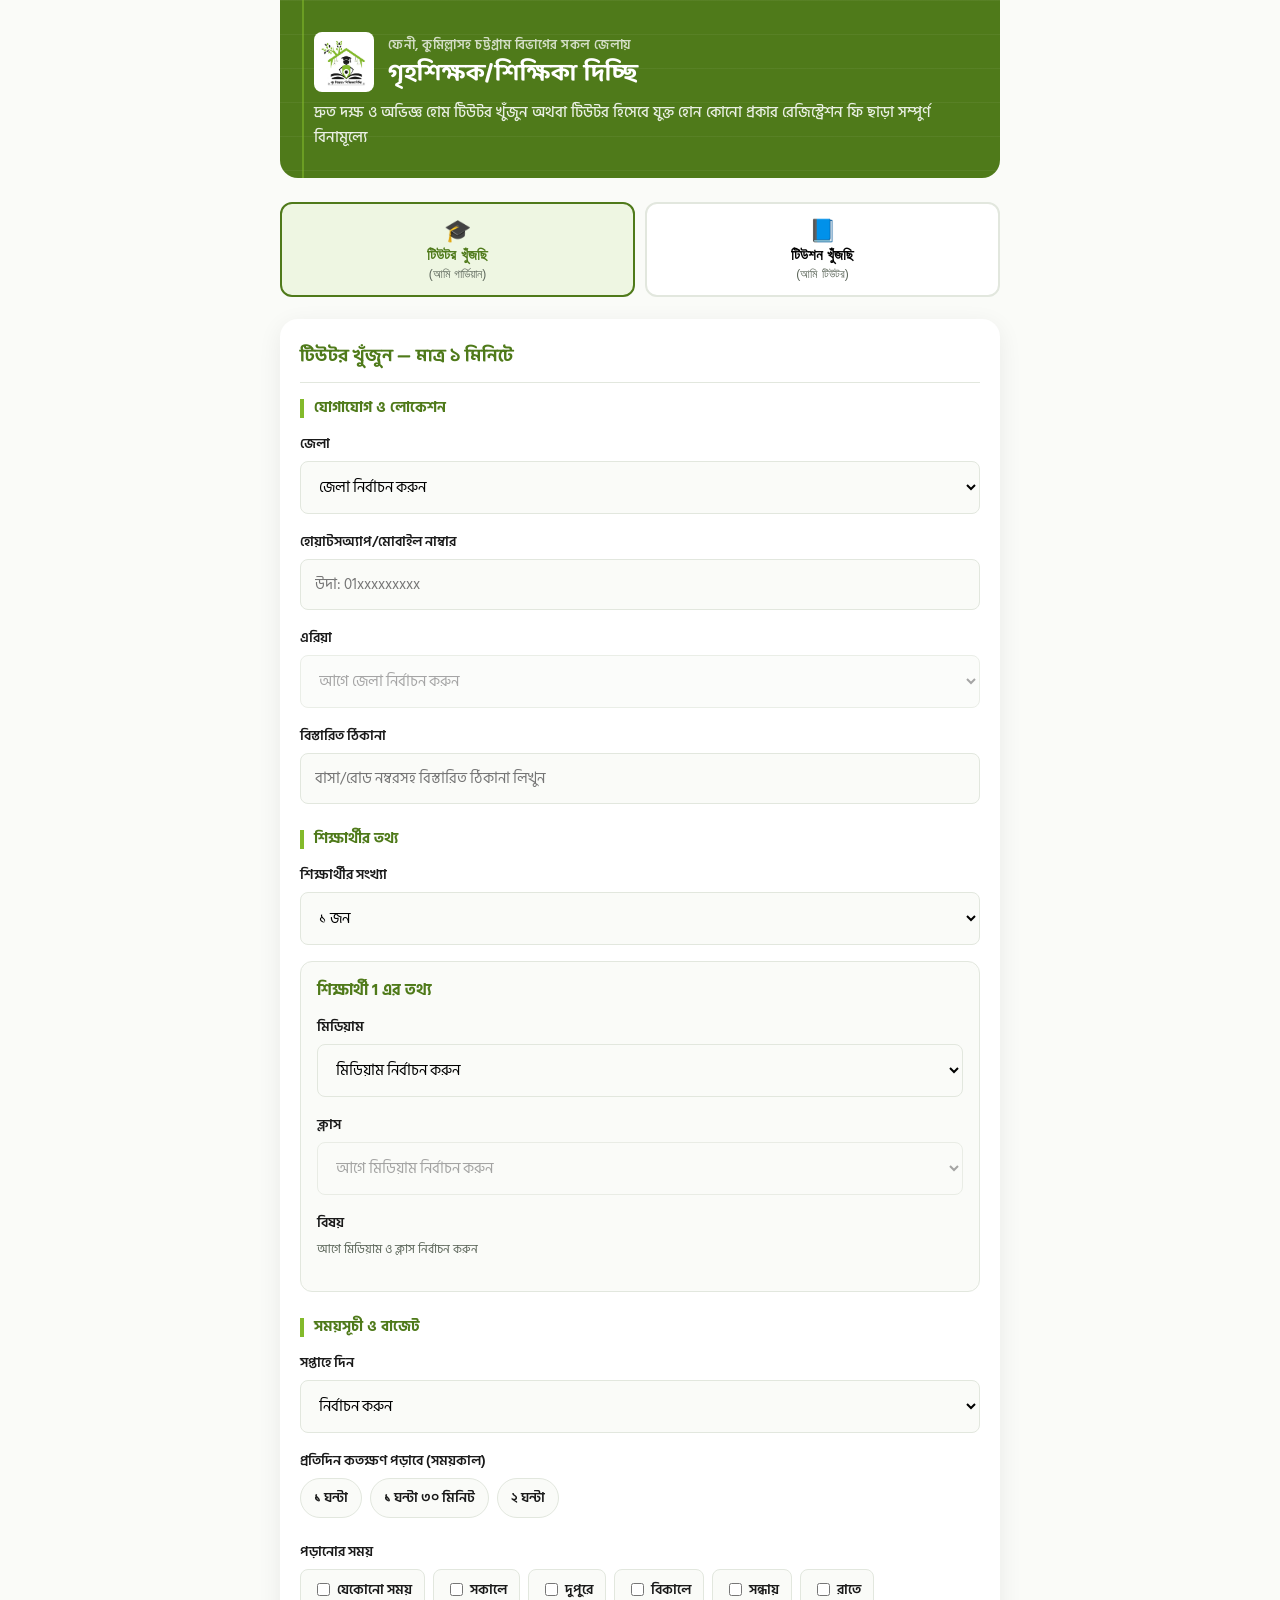
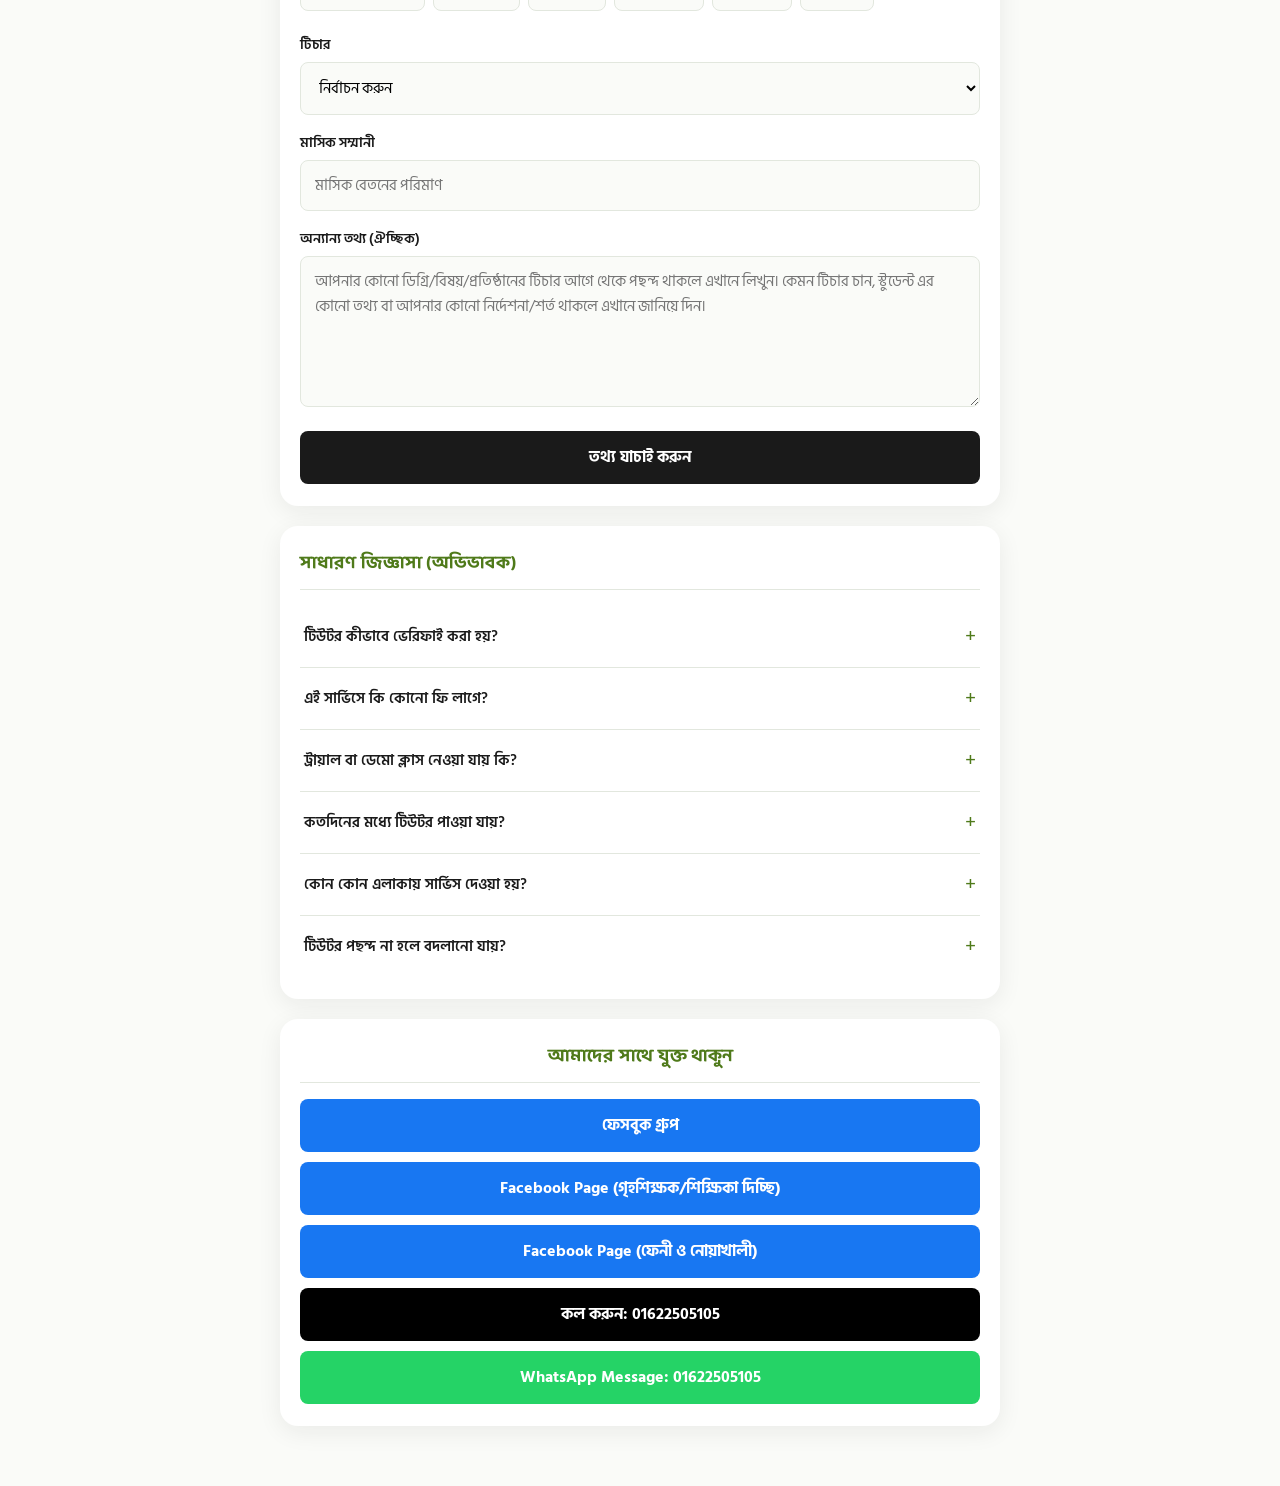
==== index.html @ 85b74616 "Refine teaching time options and textarea placeholder Updated checkbox options for teaching times an" ====
<!DOCTYPE html>
<html lang="bn">
<head>
    <meta charset="UTF-8">
    <meta name="viewport" content="width=device-width, initial-scale=1.0">
    <title>গৃহশিক্ষক/শিক্ষিকা দিচ্ছি | চট্টগ্রাম বিভাগের সকল জেলায় হোম টিউটর সবচেয়ে দ্রুত সময়ে</title>
    <meta name="description" content="চট্টগ্রাম, ফেনী, কুমিল্লা, নোয়াখালী সহ আশেপাশের জেলায় হোম টিউটর খুঁজুন অথবা টিচার হিসেবে যুক্ত হোন — বিনামূল্যে, মাত্র ১ মিনিটে।">
    <meta name="keywords" content="গৃহশিক্ষক, হোম টিউটর, চট্টগ্রাম টিউটর, ফেনী টিউটর, প্রাইভেট টিউটর, home tutor bangladesh">
    <link rel="canonical" href="https://your-domain-or-username.github.io/repo-name/">

    <meta property="og:type" content="website">
    <meta property="og:title" content="গৃহশিক্ষক/শিক্ষিকা দিচ্ছি">
    <meta property="og:description" content="বাসায় হোম টিউটর পেতে বা টিচার হিসেবে যুক্ত হতে মাত্র ১ মিনিটেই ফর্ম পূরণ করুন।">
    <meta property="og:image" content="assets/logo.png">
    <meta property="og:url" content="https://github.com/frf60/tutor/">
    <meta property="og:locale" content="bn_BD">
    <meta name="theme-color" content="#4F7A1A">
    <link rel="icon" type="image/png" href="assets/icon-192.png">
    <link rel="apple-touch-icon" href="assets/icon-192.png">

    <link rel="preconnect" href="https://fonts.googleapis.com">
    <link rel="preconnect" href="https://fonts.gstatic.com" crossorigin>
    <link rel="stylesheet" href="style.css">

    <script type="application/ld+json">
    {
        "@context": "https://schema.org",
        "@type": "Service",
        "serviceType": "Home Tutoring",
        "provider": { "@type": "Organization", "name": "গৃহশিক্ষক/শিক্ষিকা দিচ্ছি", "telephone": "+8801622505105" },
        "areaServed": ["চট্টগ্রাম", "ফেনী", "কুমিল্লা", "নোয়াখালী", "লক্ষ্মীপুর", "চাঁদপুর", "কক্সবাজার"],
        "description": "বাসায় গিয়ে পড়ানোর জন্য অভিজ্ঞ গৃহশিক্ষক/শিক্ষিকা খুঁজে দেওয়ার সেবা।"
    }
    </script>

    <script type="application/ld+json">
    {
        "@context": "https://schema.org",
        "@type": "FAQPage",
        "mainEntity": [
            {
                "@type": "Question",
                "name": "টিউটর কীভাবে ভেরিফাই করা হয়?",
                "acceptedAnswer": { "@type": "Answer", "text": "প্রতিটি টিউটরের এনআইডি/জন্মনিবন্ধন ও স্টুডেন্ট বা জব আইডি যাচাই করার পরই তাকে তালিকায় যুক্ত করা হয়।" }
            },
            {
                "@type": "Question",
                "name": "এই সার্ভিসে কি কোনো ফি লাগে?",
                "acceptedAnswer": { "@type": "Answer", "text": "না, সম্পূর্ণ বিনামূল্যে। কোনো রেজিস্ট্রেশন ফি বা লুকানো চার্জ নেই।" }
            },
            {
                "@type": "Question",
                "name": "ট্রায়াল বা ডেমো ক্লাস নেওয়া যায় কি?",
                "acceptedAnswer": { "@type": "Answer", "text": "হ্যাঁ, টিউটরের ফ্রি ক্লাস দেখে যাচাই করে তারপর কনফার্ম করতে পারবেন।" }
            },
            {
                "@type": "Question",
                "name": "কতদিনের মধ্যে টিউটর পাওয়া যায়?",
                "acceptedAnswer": { "@type": "Answer", "text": "চাহিদা ও এলাকাভেদে আপনার বাজেট ঠিক থাকলে সাধারণত ২৪ ঘন্টা বা তারও অনেক কম সময়ের মধ্যে উপযুক্ত টিউটরের সাথে যোগাযোগ করিয়ে দেওয়া হয়।" }
            },
            {
                "@type": "Question",
                "name": "কোন কোন এলাকায় সার্ভিস দেওয়া হয়?",
                "acceptedAnswer": { "@type": "Answer", "text": "ফেনী, কুমিল্লাসহ চট্টগ্রাম বিভাগের সকল জেলা শহরে টিউটর সরবরাহ করা হয়।" }
            },
            {
                "@type": "Question",
                "name": "টিউটর পছন্দ না হলে বদলানো যায়?",
                "acceptedAnswer": { "@type": "Answer", "text": "হ্যাঁ, প্রয়োজনে জানালে বিকল্প টিউটরের ব্যবস্থা করা হয়।" }
            }
        ]
    }
    </script>

    <script type="application/ld+json">
    {
        "@context": "https://schema.org",
        "@type": "FAQPage",
        "mainEntity": [
            {
                "@type": "Question",
                "name": "রেজিস্ট্রেশন করতে কি কোনো ফি লাগে?",
                "acceptedAnswer": { "@type": "Answer", "text": "না, রেজিস্ট্রেশন সম্পূর্ণ বিনামূল্যে। কোনো চার্জ বা লুকানো ফি নেই।" }
            },
            {
                "@type": "Question",
                "name": "NID/আইডি কার্ডের ছবি কেন প্রয়োজন?",
                "acceptedAnswer": { "@type": "Answer", "text": "শুধুমাত্র পরিচয় যাচাইয়ের জন্য নেওয়া হয়, যাতে গার্ডিয়ানরা নিরাপদ ও ভেরিফাইড টিউটর পান। তথ্য নিরাপদে সংরক্ষিত থাকে।" }
            },
            {
                "@type": "Question",
                "name": "রেজিস্ট্রেশনের কতদিন পর টিউশনের জন্য যোগাযোগ করা হয়?",
                "acceptedAnswer": { "@type": "Answer", "text": "লোকেশন, বিষয় ও যোগ্যতা অনুযায়ী আপনি উপযুক্ত হলে বা গার্ডিয়ান আপনার তথ্যগুলো দেখে পছন্দ করলে দ্রুততম সময়ের মধ্যে যোগাযোগ করিয়ে দেওয়া হয়।" }
            },
            {
                "@type": "Question",
                "name": "একসাথে কয়টা টিউশন নেওয়া যায়?",
                "acceptedAnswer": { "@type": "Answer", "text": "সময় ও সক্ষমতা অনুযায়ী যতগুলো টিউশন চান নেওয়া যায়।" }
            },
            {
                "@type": "Question",
                "name": "তথ্য ভুল হলে বা আপডেট করতে চাইলে কী করব?",
                "acceptedAnswer": { "@type": "Answer", "text": "WhatsApp নাম্বারে (016 2250 5105) যোগাযোগ করলেই আপডেট করে দেওয়া হবে।" }
            },
            {
                "@type": "Question",
                "name": "কোন কোন এলাকায় টিউশনের সুযোগ পাওয়া যায়?",
                "acceptedAnswer": { "@type": "Answer", "text": "ফেনী, কুমিল্লাসহ চট্টগ্রাম বিভাগের সকল জেলা শহরে টিউশনের সুযোগ পাওয়া যায়।" }
            }
        ]
    }
    </script>

    <script>
    !function(f,b,e,v,n,t,s)
    {if(f.fbq)return;n=f.fbq=function(){n.callMethod?
    n.callMethod.apply(n,arguments):n.queue.push(arguments)};
    if(!f._fbq)f._fbq=n;n.push=n;n.loaded=!0;n.version='2.0';
    n.queue=[];t=b.createElement(e);t.async=!0;
    t.src=v;s=b.getElementsByTagName(e)[0];
    s.parentNode.insertBefore(t,s)}(window, document,'script',
    'https://connect.facebook.net/en_US/fbevents.js');
    fbq('init', '1461092668141323');
    fbq('track', 'PageView');
    </script>
    <noscript><img height="1" width="1" style="display:none"
    src="https://www.facebook.com/tr?id=1461092668141323&ev=PageView&noscript=1"
    /></noscript>
</head>
<body>

    <header class="hero">
        <div class="hero-top">
            <img src="assets/logo.png" alt="গৃহশিক্ষক/শিক্ষিকা দিচ্ছি লোগো" class="hero-logo" width="56" height="56">
            <div>
                <p class="hero-eyebrow">ফেনী, কুমিল্লাসহ চট্টগ্রাম বিভাগের সকল জেলায়</p>
                <h1>গৃহশিক্ষক/শিক্ষিকা দিচ্ছি</h1>
            </div>
        </div>
        <p class="hero-sub">দ্রুত দক্ষ ও অভিজ্ঞ হোম টিউটর খুঁজুন অথবা টিউটর হিসেবে যুক্ত হোন কোনো প্রকার রেজিস্ট্রেশন ফি ছাড়া সম্পুর্ণ বিনামূল্যে</p>
    </header>

    <nav class="role-tabs">
        <button type="button" class="role-tab active" data-role="guardian">
            <span class="role-tab-icon">🎓</span>
            <span class="role-tab-title">টিউটর খুঁজছি</span>
            <span class="role-tab-sub">(আমি গার্ডিয়ান)</span>
        </button>
        <button type="button" class="role-tab" data-role="teacher">
            <span class="role-tab-icon">📘</span>
            <span class="role-tab-title">টিউশন খুঁজছি</span>
            <span class="role-tab-sub">(আমি টিউটর)</span>
        </button>
    </nav>

    <!-- ============ GUARDIAN FLOW (single-step form) ============ -->
    <section class="flow active" id="guardianFlow" data-flow="guardian">
        <form id="guardianForm">
            <div class="hp-field" aria-hidden="true">
                <label for="website">Website</label>
                <input type="text" id="website" name="website" tabindex="-1" autocomplete="off">
            </div>

            <div class="section">
                <h2 class="section-title">টিউটর খুঁজুন — মাত্র ১ মিনিটে</h2>

                <h3 class="form-subhead">যোগাযোগ ও লোকেশন</h3>
                <div class="form-group">
                    <label for="district">জেলা</label>
                    <select id="district" required>
                        <option value="" disabled selected>জেলা নির্বাচন করুন</option>
                        <option value="চট্টগ্রাম">চট্টগ্রাম</option>
                        <option value="ফেনী">ফেনী</option>
                        <option value="কুমিল্লা">কুমিল্লা</option>
                        <option value="চাঁদপুর">চাঁদপুর</option>
                        <option value="নোয়াখালী">নোয়াখালী</option>
                        <option value="লক্ষ্মীপুর">লক্ষ্মীপুর</option>
                        <option value="কক্সবাজার">কক্সবাজার</option>
                        <option value="খাগড়াছড়ি">খাগড়াছড়ি</option>
                        <option value="রাঙামাটি">রাঙামাটি</option>
                        <option value="বান্দরবান">বান্দরবান</option>
                        <option value="ব্রাহ্মণবাড়িয়া">ব্রাহ্মণবাড়িয়া</option>
                    </select>
                </div>
                <div class="form-group">
                    <label for="phone">হোয়াটসঅ্যাপ/মোবাইল নাম্বার</label>
                    <input type="tel" id="phone" placeholder="উদা: 01xxxxxxxxx" required>
                </div>
                <div class="form-group">
                    <label for="area">এরিয়া</label>
                    <select id="area" required disabled>
                        <option value="" disabled selected>আগে জেলা নির্বাচন করুন</option>
                    </select>
                </div>
                <div class="form-group" id="otherAreaGroup" style="display:none;">
                    <label for="otherAreaText">আপনার এলাকার নাম লিখুন</label>
                    <input type="text" id="otherAreaText" placeholder="এরিয়ার নাম লিখুন">
                </div>
                <div class="form-group">
                    <label for="address">বিস্তারিত ঠিকানা</label>
                    <input type="text" id="address" placeholder="বাসা/রোড নম্বরসহ বিস্তারিত ঠিকানা লিখুন" required>
                </div>

                <h3 class="form-subhead">শিক্ষার্থীর তথ্য</h3>
                <div class="form-group">
                    <label for="studentCount">শিক্ষার্থীর সংখ্যা</label>
                    <select id="studentCount">
                        <option value="1">১ জন</option>
                        <option value="2">২ জন</option>
                        <option value="3">৩ জন</option>
                        <option value="4">৪ জন</option>
                        <option value="5">৫ জন</option>
                    </select>
                </div>
                <div id="dynamicStudents"></div>

                <h3 class="form-subhead">সময়সূচী ও বাজেট</h3>
                <div class="form-group">
                    <label for="days">সপ্তাহে দিন</label>
                    <select id="days" required>
                        <option value="" disabled selected>নির্বাচন করুন</option>
                        <option value="১ দিন">১ দিন</option><option value="২ দিন">২ দিন</option>
                        <option value="৩ দিন">৩ দিন</option><option value="৪ দিন">৪ দিন</option>
                        <option value="৫ দিন">৫ দিন</option><option value="৬ দিন">৬ দিন</option>
                    </select>
                </div>
                <div class="form-group">
                    <label>প্রতিদিন কতক্ষণ পড়াবে (সময়কাল)</label>
                    <div class="chip-group">
                        <label class="chip-item"><input type="radio" name="duration" value="১ ঘন্টা" required> ১ ঘন্টা</label>
                        <label class="chip-item"><input type="radio" name="duration" value="১ ঘন্টা ৩০ মিনিট"> ১ ঘন্টা ৩০ মিনিট</label>
                        <label class="chip-item"><input type="radio" name="duration" value="২ ঘন্টা"> ২ ঘন্টা</label>
                    </div>
                </div>
                <div class="form-group">
                    <label>পড়ানোর সময়</label>
                    <div class="checkbox-group">
                        <label class="checkbox-item" id="lbl-anytime"><input type="checkbox" name="time" value="যেকোনো সময়" id="cb-anytime"> যেকোনো সময়</label>
                        <label class="checkbox-item time-specific"><input type="checkbox" name="time" value="সকালে"> সকালে</label>
                        <label class="checkbox-item time-specific"><input type="checkbox" name="time" value="দুপুরে"> দুপুরে</label>
                        <label class="checkbox-item time-specific"><input type="checkbox" name="time" value="বিকালে"> বিকালে</label>
                        <label class="checkbox-item time-specific"><input type="checkbox" name="time" value="সন্ধায়"> সন্ধায়</label>
                        <label class="checkbox-item time-specific"><input type="checkbox" name="time" value="রাতে"> রাতে</label>
                    </div>
                </div>
                <div class="form-group">
                    <label for="teacherGender">টিচার</label>
                    <select id="teacherGender" required>
                        <option value="" disabled selected>নির্বাচন করুন</option>
                        <option value="যেকোনো">যেকোনো</option>
                        <option value="পুরুষ">পুরুষ</option>
                        <option value="মহিলা">মহিলা</option>
                    </select>
                </div>
                <div class="form-group">
                    <label for="salary">মাসিক সম্মানী</label>
                    <input type="text" id="salary" placeholder="মাসিক বেতনের পরিমাণ" required>
                </div>
                <div class="form-group">
                    <label for="specialReq">অন্যান্য তথ্য (ঐচ্ছিক)</label>
                    <textarea id="specialReq" rows="5" placeholder="আপনার কোনো ডিগ্রি/বিষয়/প্রতিষ্ঠানের টিচার আগে থেকে পছন্দ থাকলে এখানে লিখুন। কেমন টিচার চান, স্টুডেন্ট এর কোনো তথ্য বা আপনার কোনো নির্দেশনা/শর্ত থাকলে এখানে জানিয়ে দিন। "></textarea>
                </div>

                <button type="button" id="checkBtn" class="btn btn-accent">তথ্য যাচাই করুন</button>
            </div>
        </form>

        <!-- ============ গার্ডিয়ানদের সাধারণ জিজ্ঞাসা ============ -->
        <div class="section">
            <h2 class="section-title">সাধারণ জিজ্ঞাসা (অভিভাবক)</h2>

            <details class="faq-item">
                <summary>টিউটর কীভাবে ভেরিফাই করা হয়?</summary>
                <p>প্রতিটি টিউটরের এনআইডি/জন্মনিবন্ধন ও স্টুডেন্ট বা জব আইডি যাচাই করার পরই তাকে তালিকায় যুক্ত করা হয়।</p>
            </details>

            <details class="faq-item">
                <summary>এই সার্ভিসে কি কোনো ফি লাগে?</summary>
                <p>না, সম্পূর্ণ বিনামূল্যে। কোনো রেজিস্ট্রেশন ফি বা লুকানো চার্জ নেই।</p>
            </details>

            <details class="faq-item">
                <summary>ট্রায়াল বা ডেমো ক্লাস নেওয়া যায় কি?</summary>
                <p>হ্যাঁ, টিউটরের ফ্রি ক্লাস দেখে যাচাই করে তারপর কনফার্ম করতে পারবেন।</p>
            </details>

            <details class="faq-item">
                <summary>কতদিনের মধ্যে টিউটর পাওয়া যায়?</summary>
                <p>চাহিদা ও এলাকাভেদে আপনার বাজেট ঠিক থাকলে সাধারণত ২৪ ঘন্টা বা তারও অনেক কম সময়ের মধ্যে উপযুক্ত টিউটরের সাথে যোগাযোগ করিয়ে দেওয়া হয়।</p>
            </details>

            <details class="faq-item">
                <summary>কোন কোন এলাকায় সার্ভিস দেওয়া হয়?</summary>
                <p>ফেনী, কুমিল্লাসহ চট্টগ্রাম বিভাগের সকল জেলা শহরে আমরা টিউটর সরবরাহ করি।</p>
            </details>

            <details class="faq-item">
                <summary>টিউটর পছন্দ না হলে বদলানো যায়?</summary>
                <p>হ্যাঁ, প্রয়োজনে আমাদের জানালে বিকল্প টিউটরের ব্যবস্থা করা হয়।</p>
            </details>
        </div>
    </section>

    <!-- ============ SUMMARY ============ -->
    <section class="flow" id="summarySection" data-flow="guardian">
        <div class="section" id="summaryFormBlock">
            <h2 class="section-title">তথ্য যাচাই করুন</h2>
            <div class="summary-content" id="summaryContent"></div>
            <div class="btn-row">
                <button type="button" id="editBtn" class="btn btn-ghost">এডিট করুন</button>
                <button type="button" id="submitBtn" class="btn btn-submit">টিচার খুঁজুন</button>
            </div>
        </div>

        <!-- হ্যাপি গার্ডিয়ান + স্টুডেন্ট — সফল সাবমিশনের মুহূর্তে দেখা যাবে -->
        <div class="section celebrate-wrap" id="guardianCelebrate" style="display:none;">
            <svg class="celebrate-icon celebrate-bounce" viewBox="0 0 160 100" xmlns="http://www.w3.org/2000/svg">
                <circle cx="55" cy="55" r="34" fill="#4F7A1A"/>
                <circle cx="43" cy="48" r="4.5" fill="#1A1A1A"/>
                <circle cx="67" cy="48" r="4.5" fill="#1A1A1A"/>
                <path d="M40,63 Q55,80 70,63" stroke="#1A1A1A" stroke-width="4.5" fill="none" stroke-linecap="round"/>
                <circle cx="118" cy="65" r="24" fill="#83BA2B"/>
                <circle cx="110" cy="60" r="3.2" fill="#1A1A1A"/>
                <circle cx="126" cy="60" r="3.2" fill="#1A1A1A"/>
                <path d="M108,72 Q118,82 128,72" stroke="#1A1A1A" stroke-width="3.2" fill="none" stroke-linecap="round"/>
                <g class="celebrate-hand">
                    <path d="M78,22 L78,8 M78,8 L72,14 M78,8 L84,14" stroke="#1A1A1A" stroke-width="4" fill="none" stroke-linecap="round" stroke-linejoin="round"/>
                </g>
            </svg>
            <p class="celebrate-title">ধন্যবাদ! তথ্য জমা হয়েছে</p>
            <p class="celebrate-sub">WhatsApp-এ পাঠানো হচ্ছে...</p>
        </div>
    </section>

    <!-- ============ TEACHER FLOW (4-step wizard + CV summary) ============ -->
    <section class="flow" id="teacherFlow" data-flow="teacher">
        <div class="progress-track" id="teacherProgressTrack">
            <div class="progress-step active" data-step="১"><span>ব্যক্তিগত তথ্য</span></div>
            <div class="progress-step" data-step="২"><span>শিক্ষাগত যোগ্যতা</span></div>
            <div class="progress-step" data-step="৩"><span>পড়ানোর তথ্য</span></div>
            <div class="progress-step" data-step="৪"><span>ডকুমেন্ট</span></div>
        </div>

        <form id="teacherForm">
            <!-- Step 1: ব্যক্তিগত তথ্য ও লোকেশন -->
            <div class="section step-panel active" data-tstep="1">
                <h2 class="section-title">ব্যক্তিগত তথ্য ও লোকেশন</h2>
                <div class="form-group">
                    <label for="t_name">নাম</label>
                    <input type="text" id="t_name" required>
                </div>
                <div class="form-group">
                    <label for="t_gender">লিঙ্গ</label>
                    <select id="t_gender" required>
                        <option value="" disabled selected>নির্বাচন করুন</option>
                        <option value="পুরুষ">পুরুষ</option>
                        <option value="মহিলা">মহিলা</option>
                    </select>
                </div>
                <div class="form-group">
                    <label for="t_phone">হোয়াটসঅ্যাপ/মোবাইল নাম্বার</label>
                    <input type="tel" id="t_phone" placeholder="উদা: 01xxxxxxxxx" required>
                </div>
                <div class="form-group">
                    <label for="t_altphone">বিকল্প মোবাইল নম্বর (ঐচ্ছিক)</label>
                    <input type="tel" id="t_altphone">
                </div>
                <div class="form-group">
                    <label for="t_target_district">যে জেলায় টিউশন করাতে চান</label>
                    <select id="t_target_district" required>
                        <option value="" disabled selected>জেলা নির্বাচন করুন</option>
                        <option value="চট্টগ্রাম">চট্টগ্রাম</option>
                        <option value="ফেনী">ফেনী</option>
                        <option value="কুমিল্লা">কুমিল্লা</option>
                        <option value="নোয়াখালী">নোয়াখালী</option>
                        <option value="লক্ষ্মীপুর">লক্ষ্মীপুর</option>
                        <option value="চাঁদপুর">চাঁদপুর</option>
                        <option value="খাগড়াছড়ি">খাগড়াছড়ি</option>
                        <option value="বান্দরবান">বান্দরবান</option>
                        <option value="রাঙামাটি">রাঙামাটি</option>
                        <option value="কক্সবাজার">কক্সবাজার</option>
                        <option value="ব্রাহ্মণবাড়িয়া">ব্রাহ্মণবাড়িয়া</option>
                    </select>
                </div>
                <div class="form-group">
                    <label for="t_areas_search">যেসব এলাকায় টিউশন করাতে চান</label>
                    <div class="area-picker" id="t_areas_picker">
                        <div class="area-chips" id="t_areas_chips"></div>
                        <input type="text" id="t_areas_search" placeholder="আগে জেলা নির্বাচন করুন" disabled autocomplete="off">
                        <div class="area-dropdown" id="t_areas_dropdown"></div>
                    </div>
                    <p class="hint">টাইপ করে খুঁজুন, একাধিক এলাকা বাছাই করা যাবে</p>
                </div>
                <div class="form-group" id="t_otherAreaGroup" style="display:none;">
                    <label for="t_otherAreaText">তালিকায় নেই এমন এলাকা থাকলে লিখুন</label>
                    <input type="text" id="t_otherAreaText" placeholder="একাধিক হলে কমা দিয়ে লিখুন">
                </div>
                <div class="form-group">
                    <label for="t_address">বর্তমান ঠিকানা (বিস্তারিত)</label>
                    <input type="text" id="t_address" required>
                </div>
                <div class="form-group">
                    <label for="t_status">বর্তমান স্ট্যাটাস</label>
                    <select id="t_status" required>
                        <option value="" disabled selected>নির্বাচন করুন</option>
                        <option value="স্টুডেন্ট">স্টুডেন্ট</option>
                        <option value="কিন্ডারগার্টেন টিচার">কিন্ডারগার্টেন টিচার</option>
                        <option value="প্রাইমারি স্কুল টিচার">প্রাইমারি স্কুল টিচার</option>
                        <option value="হাই স্কুল টিচার">হাই স্কুল টিচার</option>
                        <option value="কলেজ টিচার">কলেজ টিচার</option>
                        <option value="কোচিং টিচার">কোচিং টিচার</option>
                        <option value="মাদ্রাসা শিক্ষক">মাদ্রাসা শিক্ষক</option>
                    </select>
                </div>
                <button type="button" class="btn btn-accent" data-tnext="2">পরবর্তী ধাপ →</button>
            </div>

            <!-- Step 2: শিক্ষাগত যোগ্যতা -->
            <div class="section step-panel" data-tstep="2">
                <h2 class="section-title">শিক্ষাগত যোগ্যতা</h2>
                <div class="form-group">
                    <label for="t_department">বিভাগ (ডিপার্টমেন্ট)</label>
                    <input type="text" id="t_department">
                </div>
                <div class="form-group">
                    <label for="t_session">সেশন</label>
                    <input type="text" id="t_session">
                </div>
                <div class="form-group">
                    <label for="t_institution">বিশ্ববিদ্যালয়/প্রতিষ্ঠানের নাম</label>
                    <input type="text" id="t_institution" required>
                </div>
                <div class="form-group">
                    <label for="t_institution_type">প্রতিষ্ঠানের ধরণ</label>
                    <select id="t_institution_type" required>
                        <option value="" disabled selected>নির্বাচন করুন</option>
                        <option value="পাবলিক বিশ্ববিদ্যালয়">পাবলিক বিশ্ববিদ্যালয়</option>
                        <option value="প্রাইভেট বিশ্ববিদ্যালয়">প্রাইভেট বিশ্ববিদ্যালয়</option>
                        <option value="জাতীয় বিশ্ববিদ্যালয়">জাতীয় বিশ্ববিদ্যালয়</option>
                        <option value="পলিটেকনিক ইনস্টিটিউট">পলিটেকনিক ইনস্টিটিউট</option>
                        <option value="মাদ্রাসা">মাদ্রাসা</option>
                        <option value="অন্যান্য">অন্যান্য</option>
                    </select>
                </div>
                <div class="form-group">
                    <label for="t_degree_type">ডিগ্রীর ধরণ</label>
                    <select id="t_degree_type" required>
                        <option value="" disabled selected>নির্বাচন করুন</option>
                        <option value="বিএসসি">বিএসসি</option>
                        <option value="এমএসসি">এমএসসি</option>
                        <option value="বিবিএ">বিবিএ</option>
                        <option value="এমবিএ">এমবিএ</option>
                        <option value="বিএ">বিএ</option>
                        <option value="এমএ">এমএ</option>
                        <option value="বিএসএস">বিএসএস</option>
                        <option value="এমএসএস">এমএসএস</option>
                        <option value="পলিটেকনিক">পলিটেকনিক</option>
                        <option value="আলিম">আলিম</option>
                        <option value="ফাজিল">ফাজিল</option>
                        <option value="হাফেজ/হাফেজা">হাফেজ/হাফেজা</option>
                        <option value="অন্যান্য">অন্যান্য</option>
                    </select>
                </div>

                <h2 class="section-title" style="margin-top:24px;">এসএসসি তথ্য</h2>
                <div class="form-group">
                    <label for="t_ssc_group">গ্রুপ</label>
                    <select id="t_ssc_group">
                        <option value="" disabled selected>নির্বাচন করুন</option>
                        <option value="বিজ্ঞান">বিজ্ঞান</option>
                        <option value="ব্যবসা শিক্ষা">ব্যবসা শিক্ষা</option>
                        <option value="মানবিক">মানবিক</option>
                        <option value="মাদ্রাসা">মাদ্রাসা</option>
                        <option value="অন্যান্য">অন্যান্য</option>
                    </select>
                </div>
                <div class="form-group">
                    <label for="t_ssc_result">রেজাল্ট/GPA</label>
                    <input type="text" id="t_ssc_result">
                </div>
                <div class="form-group">
                    <label for="t_ssc_school">স্কুলের নাম</label>
                    <input type="text" id="t_ssc_school">
                </div>

                <h2 class="section-title" style="margin-top:24px;">এইচএসসি তথ্য</h2>
                <div class="form-group">
                    <label for="t_hsc_group">গ্রুপ</label>
                    <select id="t_hsc_group">
                        <option value="" disabled selected>নির্বাচন করুন</option>
                        <option value="বিজ্ঞান">বিজ্ঞান</option>
                        <option value="ব্যবসা শিক্ষা">ব্যবসা শিক্ষা</option>
                        <option value="মানবিক">মানবিক</option>
                        <option value="মাদ্রাসা">মাদ্রাসা</option>
                        <option value="অন্যান্য">অন্যান্য</option>
                    </select>
                </div>
                <div class="form-group">
                    <label for="t_hsc_result">রেজাল্ট/GPA</label>
                    <input type="text" id="t_hsc_result">
                </div>
                <div class="form-group">
                    <label for="t_hsc_college">কলেজের নাম</label>
                    <input type="text" id="t_hsc_college">
                </div>

                <div class="btn-row">
                    <button type="button" class="btn btn-ghost" data-tback="1">← পেছনে</button>
                    <button type="button" class="btn btn-accent" data-tnext="3">পরবর্তী ধাপ →</button>
                </div>
            </div>

            <!-- Step 3: পড়ানোর তথ্য -->
            <div class="section step-panel" data-tstep="3">
                <h2 class="section-title">পড়ানোর তথ্য</h2>
                <div class="form-group">
                    <label>যেসব মিডিয়াম পড়াতে পারবেন</label>
                    <div class="checkbox-group">
                        <label class="checkbox-item"><input type="checkbox" name="t_mediums" value="বাংলা মিডিয়াম (BM)"> বাংলা মিডিয়াম</label>
                        <label class="checkbox-item"><input type="checkbox" name="t_mediums" value="ইংলিশ মিডিয়াম (EM)"> ইংলিশ মিডিয়াম</label>
                        <label class="checkbox-item"><input type="checkbox" name="t_mediums" value="ইংলিশ ভার্সন (NC)"> ইংলিশ ভার্সন</label>
                        <label class="checkbox-item"><input type="checkbox" name="t_mediums" value="মাদ্রাসা"> মাদ্রাসা</label>
                        <label class="checkbox-item"><input type="checkbox" name="t_mediums" value="ভোকেশনাল/পলিটেকনিক"> ভোকেশনাল/পলিটেকনিক</label>
                    </div>
                </div>
                <div class="form-group">
                    <label>মিডিয়াম ও ক্লাসভিত্তিক বিষয় নির্বাচন করুন</label>
                    <div id="t_medium_class_subjects">
                        <p class="hint">আগে উপর থেকে মিডিয়াম নির্বাচন করুন</p>
                    </div>
                    <input type="hidden" id="t_subjects_by_class_json">
                </div>
                <div class="form-group">
                    <label for="t_experience_years">পড়ানোর অভিজ্ঞতা (বছর সংখ্যা)</label>
                    <input type="text" inputmode="numeric" id="t_experience_years" placeholder="উদা: ২ অথবা 2">
                    <p class="hint">বাংলা বা ইংরেজি, যেকোনো ভাষায় সংখ্যা লিখতে পারেন</p>
                </div>
                <div class="btn-row">
                    <button type="button" class="btn btn-ghost" data-tback="2">← পেছনে</button>
                    <button type="button" class="btn btn-accent" data-tnext="4">পরবর্তী ধাপ →</button>
                </div>
            </div>

            <!-- Step 4: ডকুমেন্ট আপলোড -->
            <div class="section step-panel" data-tstep="4">
                <h2 class="section-title">ডকুমেন্ট আপলোড</h2>
                <div class="form-group">
                    <label for="t_nid">এনআইডি কার্ড বা জন্ম নিবন্ধনের ছবি</label>
                    <input type="file" id="t_nid" accept="image/*,.pdf" required>
                    <p class="hint">ছবি স্পষ্ট হতে হবে (JPG, PNG বা PDF)</p>
                    <p class="upload-status" id="t_nid_status"></p>
                </div>
                <div class="form-group">
                    <label for="t_second_doc" id="t_second_doc_label">দ্বিতীয় ডকুমেন্ট</label>
                    <input type="file" id="t_second_doc" accept="image/*,.pdf" required>
                    <p class="hint" id="t_second_doc_hint"></p>
                    <p class="upload-status" id="t_second_doc_status"></p>
                </div>
                <div class="btn-row">
                    <button type="button" class="btn btn-ghost" data-tback="3">← পেছনে</button>
                    <button type="button" id="tCheckBtn" class="btn btn-submit">সারাংশ দেখুন</button>
                </div>
            </div>
        </form>

        <!-- ============ টিচারদের সাধারণ জিজ্ঞাসা ============ -->
        <div class="section">
            <h2 class="section-title">সাধারণ জিজ্ঞাসা (টিউটর)</h2>

            <details class="faq-item">
                <summary>রেজিস্ট্রেশন করতে কি কোনো ফি লাগে?</summary>
                <p>না, রেজিস্ট্রেশন সম্পূর্ণ বিনামূল্যে। কোনো চার্জ বা লুকানো ফি নেই।</p>
            </details>

            <details class="faq-item">
                <summary>NID/আইডি কার্ডের ছবি কেন প্রয়োজন?</summary>
                <p>শুধুমাত্র পরিচয় যাচাইয়ের জন্য নেওয়া হয়, যাতে গার্ডিয়ানরা নিরাপদ ও ভেরিফাইড টিউটর পান। তথ্য নিরাপদে সংরক্ষিত থাকে।</p>
            </details>

            <details class="faq-item">
                <summary>রেজিস্ট্রেশনের কতদিন পর টিউশনের জন্য যোগাযোগ করা হয়?</summary>
                <p>লোকেশন, বিষয় ও যোগ্যতা অনুযায়ী আপনি উপযুক্ত হলে বা গার্ডিয়ান আপনার তথ্যগুলো দেখে পছন্দ করলে দ্রুততম সময়ের মধ্যে যোগাযোগ করিয়ে দেওয়া হয়। </p>
            </details>

            <details class="faq-item">
                <summary>একসাথে কয়টা টিউশন নেওয়া যায়?</summary>
                <p>আপনার সময় ও সক্ষমতা অনুযায়ী যতগুলো টিউশন চান, নিতে পারবেন।</p>
            </details>

            <details class="faq-item">
                <summary>তথ্য ভুল হলে বা আপডেট করতে চাইলে কী করব?</summary>
                <p>আমাদের WhatsApp নাম্বারে (016 2250 5105) যোগাযোগ করলেই আপডেট করে দেওয়া হবে।</p>
            </details>

            <details class="faq-item">
                <summary>কোন কোন এলাকায় টিউশনের সুযোগ পাওয়া যায়?</summary>
                <p>ফেনী, কুমিল্লাসহ চট্টগ্রাম বিভাগের সকল জেলা শহরে টিউশনের সুযোগ পাওয়া যায়।</p>
            </details>
        </div>
    </section>

    <!-- ============ TEACHER SUMMARY (CV) ============ -->
    <section class="flow" id="teacherSummarySection" data-flow="teacher">
        <div class="section" id="teacherSummaryFormBlock">
            <h2 class="section-title">সারাংশ (CV) — যাচাই করুন</h2>
            <div class="summary-content" id="teacherSummaryContent"></div>
            <div class="btn-row">
                <button type="button" id="teacherEditBtn" class="btn btn-ghost">এডিট করুন</button>
                <button type="button" id="teacherSubmitBtn" class="btn btn-accent">রেজিস্ট্রেশন সম্পন্ন করুন</button>
            </div>
        </div>

        <!-- হ্যাপি টিচার — রেজিস্ট্রেশন সফল হওয়ার মুহূর্তে দেখা যাবে -->
        <div class="section celebrate-wrap" id="teacherCelebrate" style="display:none;">
            <svg class="celebrate-icon celebrate-bounce" viewBox="0 0 120 120" xmlns="http://www.w3.org/2000/svg">
                <circle cx="60" cy="65" r="38" fill="#1A1A1A"/>
                <circle cx="47" cy="60" r="5" fill="#fff"/>
                <circle cx="73" cy="60" r="5" fill="#fff"/>
                <path d="M44,75 Q60,92 76,75" stroke="#fff" stroke-width="5" fill="none" stroke-linecap="round"/>
                <path d="M25,42 L60,26 L95,42 L60,58 Z" fill="#83BA2B"/>
                <path d="M60,58 L60,72" stroke="#83BA2B" stroke-width="3"/>
                <circle cx="60" cy="74" r="3" fill="#83BA2B"/>
            </svg>
            <p class="celebrate-title">রেজিস্ট্রেশন সম্পন্ন হয়েছে!</p>
            <p class="celebrate-sub">WhatsApp-এ পাঠানো হচ্ছে...</p>
        </div>
    </section>

    <!-- ============ Footer ============ -->
    <div class="section" style="max-width:720px; width:100%; text-align:center;">
        <h2 class="section-title">আমাদের সাথে যুক্ত থাকুন</h2>
        <a href="https://www.facebook.com/share/g/18C1RLChPj/" target="_blank" rel="noopener" class="btn btn-fb">ফেসবুক গ্রুপ</a>
        <div style="height:10px;"></div>
        <a href="https://www.facebook.com/share/1HYbTK78wD/" target="_blank" rel="noopener" class="btn btn-fb">Facebook Page (গৃহশিক্ষক/শিক্ষিকা দিচ্ছি)</a>
        <div style="height:10px;"></div>
        <a href="https://www.facebook.com/share/1AuBPR879q/" target="_blank" rel="noopener" class="btn btn-fb">Facebook Page (ফেনী ও নোয়াখালী)</a>
        <div style="height:10px;"></div>
        <a href="tel:01622505105" class="btn btn-tel">কল করুন: 01622505105</a>
        <div style="height:10px;"></div>
        <a href="https://wa.me/8801622505105" target="_blank" rel="noopener" class="btn btn-wa">WhatsApp Message: 01622505105</a>
    </div>

    <script src="areas-data.js" defer></script>
    <script src="subjects-data.js" defer></script>
    <script src="script.js" defer></script>
</body>
</html>
---- style.css ----
@import url('https://fonts.googleapis.com/css2?family=Baloo+Da+2:wght@600;700;800&family=Hind+Siliguri:wght@400;500;600;700&display=swap');

:root {
    /* ব্র্যান্ড লোগো থেকে নেওয়া exact কালার */
    --color-brand-green: #83BA2B;
    --color-brand-black: #1A1A1A;

    --color-bg: #FAFBF8;
    --color-surface: #FFFFFF;
    --color-ink: #1A1A1A;
    --color-ink-soft: #5C665A;

    /* Guardian path = ব্র্যান্ড সবুজ (button-এ সাদা টেক্সটের জন্য deepen করা, contrast ঠিক রাখতে) */
    --color-primary: #4F7A1A;
    --color-primary-soft: #EEF6E2;
    --color-primary-dark: #3D6614;
    --color-primary-bright: #83BA2B;

    /* Teacher path = ব্র্যান্ড কালো (লোগোর দ্বিতীয় রঙ) */
    --color-accent: #1A1A1A;
    --color-accent-soft: #EFEFEF;
    --color-accent-dark: #000000;

    --color-line: #E2E7DE;
    --color-margin: #83BA2B;
    --color-error: #C4623B;
    --radius-lg: 18px;
    --radius-md: 12px;
    --radius-sm: 8px;
    --shadow-card: 0 6px 24px rgba(26, 26, 26, 0.07);
    --shadow-soft: 0 2px 8px rgba(26, 26, 26, 0.05);
}

* { box-sizing: border-box; }

body {
    font-family: 'Hind Siliguri', 'Segoe UI', sans-serif;
    background: var(--color-bg);
    color: var(--color-ink);
    margin: 0;
    padding: 0 16px 40px;
    display: flex;
    flex-direction: column;
    align-items: center;
    -webkit-font-smoothing: antialiased;
}

h1, h2, .display {
    font-family: 'Baloo Da 2', 'Hind Siliguri', sans-serif;
    font-weight: 700;
}

/* ============ Hero / Header — notebook signature ============ */
.hero {
    max-width: 720px;
    background: var(--color-primary);
    background-image: repeating-linear-gradient(
        to bottom,
        rgba(255,255,255,0.05) 0px,
        rgba(255,255,255,0.05) 1px,
        transparent 1px,
        transparent 34px
    );
    position: relative;
    border-radius: 0 0 var(--radius-lg) var(--radius-lg);
    padding: 32px 24px 28px 34px;
    margin: 0 -16px 24px;
    width: calc(100% + 32px);
    overflow: hidden;
}
.hero::before {
    content: '';
    position: absolute;
    left: 22px;
    top: 0;
    bottom: 0;
    width: 2px;
    background: var(--color-margin);
    opacity: 0.55;
}
.hero-top {
    display: flex;
    align-items: center;
    gap: 14px;
    margin-bottom: 8px;
}
.hero-logo {
    width: 60px;
    height: 60px;
    object-fit: contain;
    background: #fff;
    border-radius: var(--radius-sm);
    padding: 6px;
    flex-shrink: 0;
}
.hero-eyebrow {
    color: rgba(255,255,255,0.75);
    font-size: 12.5px;
    font-weight: 600;
    letter-spacing: 0.04em;
    margin: 0 0 4px;
}
.hero h1 {
    color: #fff;
    font-size: 24px;
    margin: 0;
    line-height: 1.25;
}
.hero-sub {
    color: rgba(255,255,255,0.88);
    font-size: 15px;
    margin: 0;
    font-weight: 500;
}

/* ============ Role tabs ============ */
.role-tabs {
    width: 100%;
    max-width: 720px;
    display: flex;
    gap: 10px;
    margin-bottom: 22px;
}
.role-tab {
    flex: 1;
    background: var(--color-surface);
    border: 2px solid var(--color-line);
    border-radius: var(--radius-md);
    padding: 14px 10px;
    text-align: center;
    cursor: pointer;
    display: flex;
    flex-direction: column;
    align-items: center;
    gap: 3px;
    transition: border-color 0.15s ease, background 0.15s ease, transform 0.1s ease;
}
.role-tab:active { transform: scale(0.98); }
.role-tab-icon { font-size: 22px; }
.role-tab-title { font-weight: 700; font-size: 14.5px; }
.role-tab-sub { font-size: 12px; color: var(--color-ink-soft); }

.role-tab[data-role="guardian"].active {
    border-color: var(--color-primary);
    background: var(--color-primary-soft);
}
.role-tab[data-role="guardian"].active .role-tab-title { color: var(--color-primary); }

.role-tab[data-role="teacher"].active {
    border-color: var(--color-accent);
    background: var(--color-accent-soft);
}
.role-tab[data-role="teacher"].active .role-tab-title { color: var(--color-accent-dark); }

/* ============ Flow sections (show/hide) ============ */
.flow { display: none; width: 100%; max-width: 720px; }
.flow.active { display: block; }

/* ============ Progress steps (guardian wizard) ============ */
.progress-track {
    display: flex;
    justify-content: space-between;
    margin-bottom: 18px;
    padding: 0 4px;
}
.progress-step {
    flex: 1;
    text-align: center;
    font-size: 12px;
    font-weight: 700;
    color: var(--color-ink-soft);
    position: relative;
}
.progress-step span {
    display: block;
    margin-top: 4px;
    font-weight: 500;
    font-size: 11.5px;
}
.progress-step::before {
    content: attr(data-step);
    display: flex;
    align-items: center;
    justify-content: center;
    width: 26px;
    height: 26px;
    border-radius: 50%;
    background: var(--color-surface);
    border: 2px solid var(--color-line);
    margin: 0 auto 2px;
    font-family: 'Baloo Da 2', sans-serif;
}
.progress-step.active::before,
.progress-step.done::before {
    border-color: var(--color-primary);
    background: var(--color-primary);
    color: #fff;
}
.progress-step.active { color: var(--color-primary); }

/* ============ Cards / Sections ============ */
.section {
    width: 100%;
    background: var(--color-surface);
    padding: 22px 20px;
    border-radius: var(--radius-lg);
    box-shadow: var(--shadow-card);
    margin-bottom: 20px;
}
.section-title {
    font-size: 18px;
    margin: 0 0 16px;
    padding-bottom: 10px;
    border-bottom: 1px solid var(--color-line);
    color: var(--color-primary);
}
.section-eyebrow {
    font-size: 12px;
    font-weight: 700;
    color: var(--color-accent-dark);
    text-transform: uppercase;
    letter-spacing: 0.03em;
    margin: 0 0 4px;
}

.step-panel { display: none; }
.step-panel.active { display: block; animation: fadeIn 0.25s ease; }
@keyframes fadeIn { from { opacity: 0; transform: translateY(4px); } to { opacity: 1; transform: translateY(0); } }

/* ============ One-page form sub-section dividers (গার্ডিয়ান ফর্ম) ============ */
.form-subhead {
    font-size: 14.5px;
    font-weight: 700;
    color: var(--color-primary);
    margin: 26px 0 14px;
    padding-left: 10px;
    border-left: 4px solid var(--color-primary-bright);
    line-height: 1.3;
}
.form-subhead:first-of-type { margin-top: 4px; }

/* ============ Form elements ============ */
.form-group { margin-bottom: 16px; }
label {
    display: block;
    margin-bottom: 6px;
    font-weight: 600;
    font-size: 14px;
    color: var(--color-ink);
}
.hint { font-size: 12px; color: var(--color-ink-soft); margin-top: 4px; }

input[type="text"], input[type="tel"], input[type="file"], select, textarea {
    width: 100%;
    padding: 12px 14px;
    border: 1.5px solid var(--color-line);
    border-radius: var(--radius-sm);
    font-size: 15px;
    font-family: inherit;
    outline: none;
    background: var(--color-bg);
    transition: border-color 0.15s ease;
}
input:focus, select:focus, textarea:focus, button:focus, a:focus {
    border-color: var(--color-primary);
    outline: 2px solid var(--color-primary);
    outline-offset: 1px;
}
textarea { resize: vertical; min-height: 80px; }

.checkbox-group { display: flex; flex-wrap: wrap; gap: 8px; }
.checkbox-item {
    display: flex; align-items: center; font-size: 13.5px;
    background: var(--color-bg); padding: 9px 12px; border-radius: var(--radius-sm);
    border: 1.5px solid var(--color-line); cursor: pointer;
}
.checkbox-item input { margin-right: 7px; cursor: pointer; }
.checkbox-item.disabled { opacity: 0.45; cursor: not-allowed; }

.chip-group { display: flex; flex-wrap: wrap; gap: 8px; }
.chip-item {
    display: flex; align-items: center; font-size: 13.5px;
    background: var(--color-bg); padding: 8px 13px; border-radius: 999px;
    border: 1.5px solid var(--color-line); cursor: pointer; user-select: none;
    transition: background 0.15s ease, border-color 0.15s ease, color 0.15s ease;
}
.chip-item input { position: absolute; opacity: 0; width: 0; height: 0; }
.chip-item:has(input:checked), .chip-item.chip-selected {
    background: var(--color-primary); border-color: var(--color-primary); color: #fff; font-weight: 600;
}
.chip-item.disabled { opacity: 0.4; cursor: not-allowed; }

/* ============ Area picker (multi-select, searchable — টিচার ফর্ম) ============ */
.area-picker {
    position: relative;
    border: 1.5px solid var(--color-line);
    border-radius: var(--radius-sm);
    background: var(--color-bg);
    padding: 8px 10px;
    transition: border-color 0.15s ease;
}
.area-picker:focus-within { border-color: var(--color-accent); outline: 2px solid var(--color-accent); outline-offset: 1px; }
.area-chips { display: flex; flex-wrap: wrap; gap: 6px; }
.area-chips:not(:empty) { margin-bottom: 8px; }
.area-chip {
    display: inline-flex; align-items: center; gap: 6px;
    background: var(--color-accent); color: #fff;
    padding: 6px 8px 6px 12px; border-radius: 999px;
    font-size: 13px; font-weight: 600; line-height: 1.2;
}
.area-chip button {
    background: rgba(255,255,255,0.18); border: none; color: #fff;
    width: 18px; height: 18px; border-radius: 50%;
    font-size: 13px; line-height: 1; cursor: pointer;
    display: flex; align-items: center; justify-content: center; padding: 0;
    flex-shrink: 0;
}
.area-chip button:hover { background: rgba(255,255,255,0.32); }
.area-picker input[type="text"] {
    border: none; background: transparent; padding: 6px 4px;
    width: 100%; font-size: 14.5px;
}
.area-picker input[type="text"]:focus { outline: none; border: none; }
.area-picker input[type="text"]:disabled { cursor: not-allowed; }
.area-dropdown {
    position: absolute; left: 0; right: 0; top: calc(100% + 4px);
    background: var(--color-surface); border: 1.5px solid var(--color-line);
    border-radius: var(--radius-sm); box-shadow: var(--shadow-card);
    max-height: 240px; overflow-y: auto; z-index: 30; display: none;
}
.area-dropdown.open { display: block; }
.area-dropdown-item { padding: 11px 14px; font-size: 14px; cursor: pointer; }
.area-dropdown-item:hover, .area-dropdown-item.highlight { background: var(--color-accent-soft); }
.area-dropdown-item.other-option { color: var(--color-accent); font-weight: 700; border-top: 1px solid var(--color-line); }
.area-dropdown-empty { padding: 11px 14px; font-size: 13px; color: var(--color-ink-soft); }

.student-box {
    background: var(--color-bg);
    border: 1.5px solid var(--color-line);
    padding: 16px; border-radius: var(--radius-md); margin-bottom: 14px;
}
.student-box h4 { margin: 0 0 12px; color: var(--color-primary); font-size: 15.5px; font-family: 'Hind Siliguri'; }

/* ============ Buttons ============ */
.btn {
    display: block; width: 100%; padding: 14px; text-align: center;
    color: white; text-decoration: none; border-radius: var(--radius-sm);
    font-weight: 700; font-size: 15.5px; border: none; cursor: pointer;
    font-family: 'Hind Siliguri', sans-serif;
    transition: transform 0.1s ease, opacity 0.15s ease;
}
.btn:active { transform: scale(0.98); }
.btn:disabled { opacity: 0.6; cursor: not-allowed; }
.btn-row { display: flex; gap: 10px; }
.btn-row .btn { flex: 1; }

.btn-primary { background: var(--color-primary); }
.btn-primary:hover { background: var(--color-primary-dark); }
.btn-accent { background: var(--color-accent); color: #fff; }
.btn-accent:hover { background: var(--color-accent-dark); }
.btn-ghost { background: var(--color-surface); color: var(--color-ink); border: 1.5px solid var(--color-line); }
.btn-submit { background: #25D366; }
.btn-fb { background: #1877F2; }
.btn-wa { background: #25D366; }
.btn-tel { background: var(--color-accent-dark); }

#summarySection.flow { display: none; }
#summarySection.flow.active { display: block; }
.summary-content {
    background: var(--color-primary-soft); padding: 16px; border-radius: var(--radius-md);
    border: 1.5px solid var(--color-line); font-size: 14.5px; white-space: pre-wrap;
    margin-bottom: 18px; line-height: 1.7;
}

.hp-field { position: absolute; left: -9999px; top: -9999px; opacity: 0; height: 0; width: 0; }

.upload-status { font-size: 12.5px; margin-top: 6px; color: var(--color-ink-soft); }
.upload-status.ok { color: var(--color-primary); font-weight: 600; }

@media (prefers-reduced-motion: reduce) {
    * { animation: none !important; transition: none !important; }
}

/* ============ Button loading spinner ============ */
.btn.is-loading {
    position: relative;
    color: transparent !important;
    pointer-events: none;
}
.btn.is-loading::after {
    content: '';
    position: absolute;
    width: 18px; height: 18px;
    top: 50%; left: 50%;
    margin: -9px 0 0 -9px;
    border: 2.5px solid rgba(255,255,255,0.4);
    border-top-color: #fff;
    border-radius: 50%;
    animation: spin 0.65s linear infinite;
}
@keyframes spin { to { transform: rotate(360deg); } }

/* ============ Page entrance animation ============ */
@keyframes fadeUp {
    from { opacity: 0; transform: translateY(12px); }
    to { opacity: 1; transform: translateY(0); }
}
.entrance { animation: fadeUp 0.5s ease both; }

/* ============ Celebrate illustrations (happy guardian/student/teacher) ============ */
.celebrate-wrap {
    text-align: center;
    padding: 18px 0 24px;
}
.celebrate-icon {
    width: 130px;
    margin: 0 auto 12px;
    animation: popIn 0.45s cubic-bezier(0.34, 1.56, 0.64, 1);
}
@keyframes popIn {
    0% { transform: scale(0.4); opacity: 0; }
    70% { transform: scale(1.08); opacity: 1; }
    100% { transform: scale(1); }
}
.celebrate-hand {
    transform-origin: 70% 85%;
    animation: wave 0.7s ease-in-out infinite;
}
@keyframes wave {
    0%, 100% { transform: rotate(0deg); }
    50% { transform: rotate(16deg); }
}
.celebrate-bounce {
    animation: gentleBounce 1.6s ease-in-out infinite;
}
@keyframes gentleBounce {
    0%, 100% { transform: translateY(0); }
    50% { transform: translateY(-5px); }
}
.celebrate-title {
    font-family: 'Baloo Da 2', sans-serif;
    font-size: 19px;
    color: var(--color-primary);
    margin: 0 0 6px;
}
.celebrate-sub {
    font-size: 14px;
    color: var(--color-ink-soft);
    margin: 0;
}

@media (max-width: 420px) {
    .hero h1 { font-size: 24px; }
}

/* ============ FAQ (accordion via native <details>) ============ */
.faq-item {
    border-bottom: 1px solid var(--color-line);
    padding: 4px 0;
}
.faq-item:last-child { border-bottom: none; }
.faq-item summary {
    list-style: none;
    cursor: pointer;
    padding: 14px 4px;
    font-weight: 600;
    font-size: 15px;
    color: var(--color-ink);
    display: flex;
    justify-content: space-between;
    align-items: center;
    gap: 10px;
}
.faq-item summary::-webkit-details-marker { display: none; }
.faq-item summary::after {
    content: '+';
    font-size: 20px;
    font-weight: 400;
    color: var(--color-primary);
    flex-shrink: 0;
    transition: transform 0.2s ease;
    line-height: 1;
}
.faq-item[open] summary::after {
    transform: rotate(135deg);
}
.faq-item p {
    margin: 0 4px 14px;
    font-size: 14px;
    color: var(--color-ink-soft);
    line-height: 1.7;
}

/* ============================================================
   টিচার-সাইড scoped ব্র্যান্ড ওভাররাইড (কালো accent)
   নিচের কম্পোনেন্টগুলো শুধু #teacherFlow / #teacherSummarySection-এ
   থাকে, কিন্তু মূল রুলগুলো গ্লোবাল হওয়ায় গার্ডিয়ানের সবুজ "লিক" করে
   ঢুকে পড়ছিল — এখানে ওভাররাইড করে টিচারের ব্র্যান্ড-কালো বসানো হলো
============================================================ */
#teacherFlow .section-title,
#teacherSummarySection .section-title {
    color: var(--color-accent);
}

#teacherProgressTrack .progress-step.active::before,
#teacherProgressTrack .progress-step.done::before {
    border-color: var(--color-accent);
    background: var(--color-accent);
}
#teacherProgressTrack .progress-step.active { color: var(--color-accent); }

#teacherFlow input:focus,
#teacherFlow select:focus,
#teacherFlow textarea:focus,
#teacherFlow button:focus,
#teacherSummarySection button:focus {
    border-color: var(--color-accent);
    outline: 2px solid var(--color-accent);
    outline-offset: 1px;
}
#teacherFlow .area-picker input[type="text"]:focus {
    border: none;
    outline: none;
}

#teacherFlow .upload-status.ok { color: var(--color-accent); }

#teacherFlow .faq-item summary::after { color: var(--color-accent); }

#teacherSummarySection .summary-content {
    background: var(--color-accent-soft);
}
#teacherSummarySection .celebrate-title { color: var(--color-accent); }
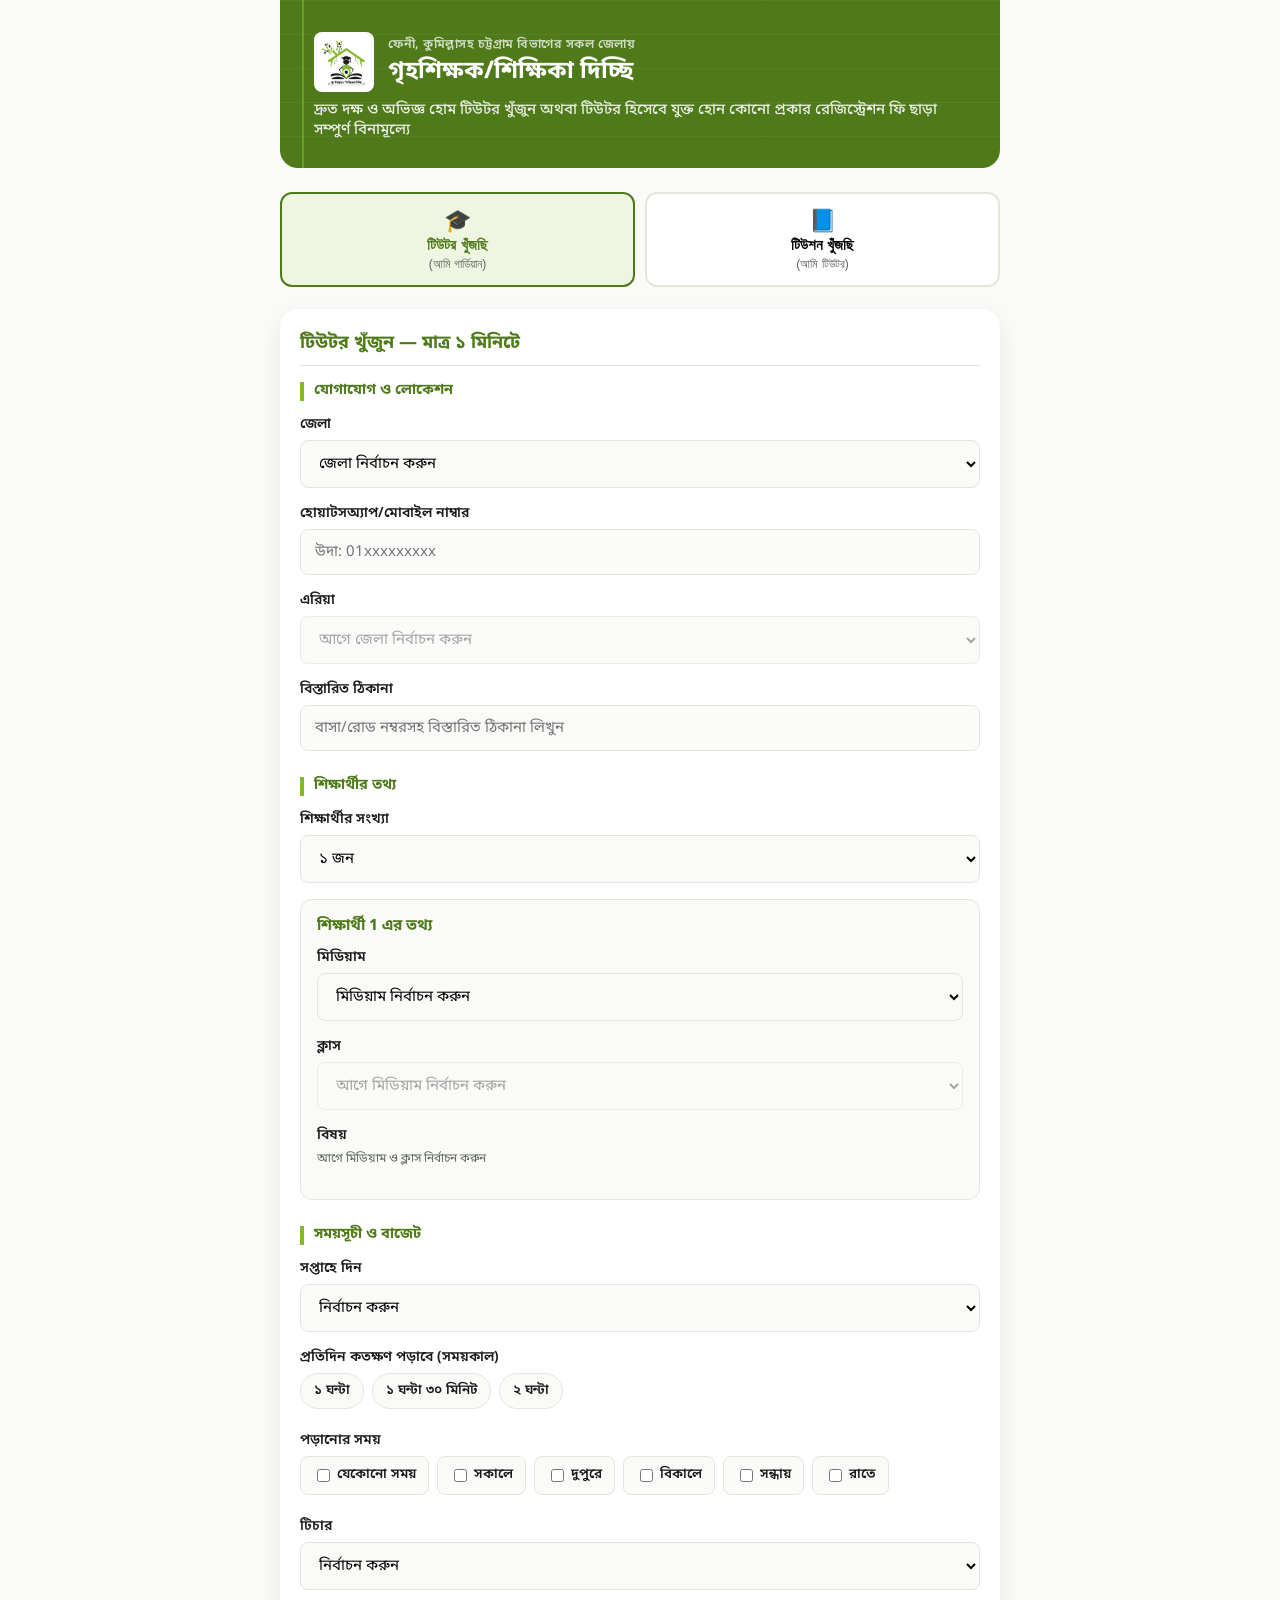
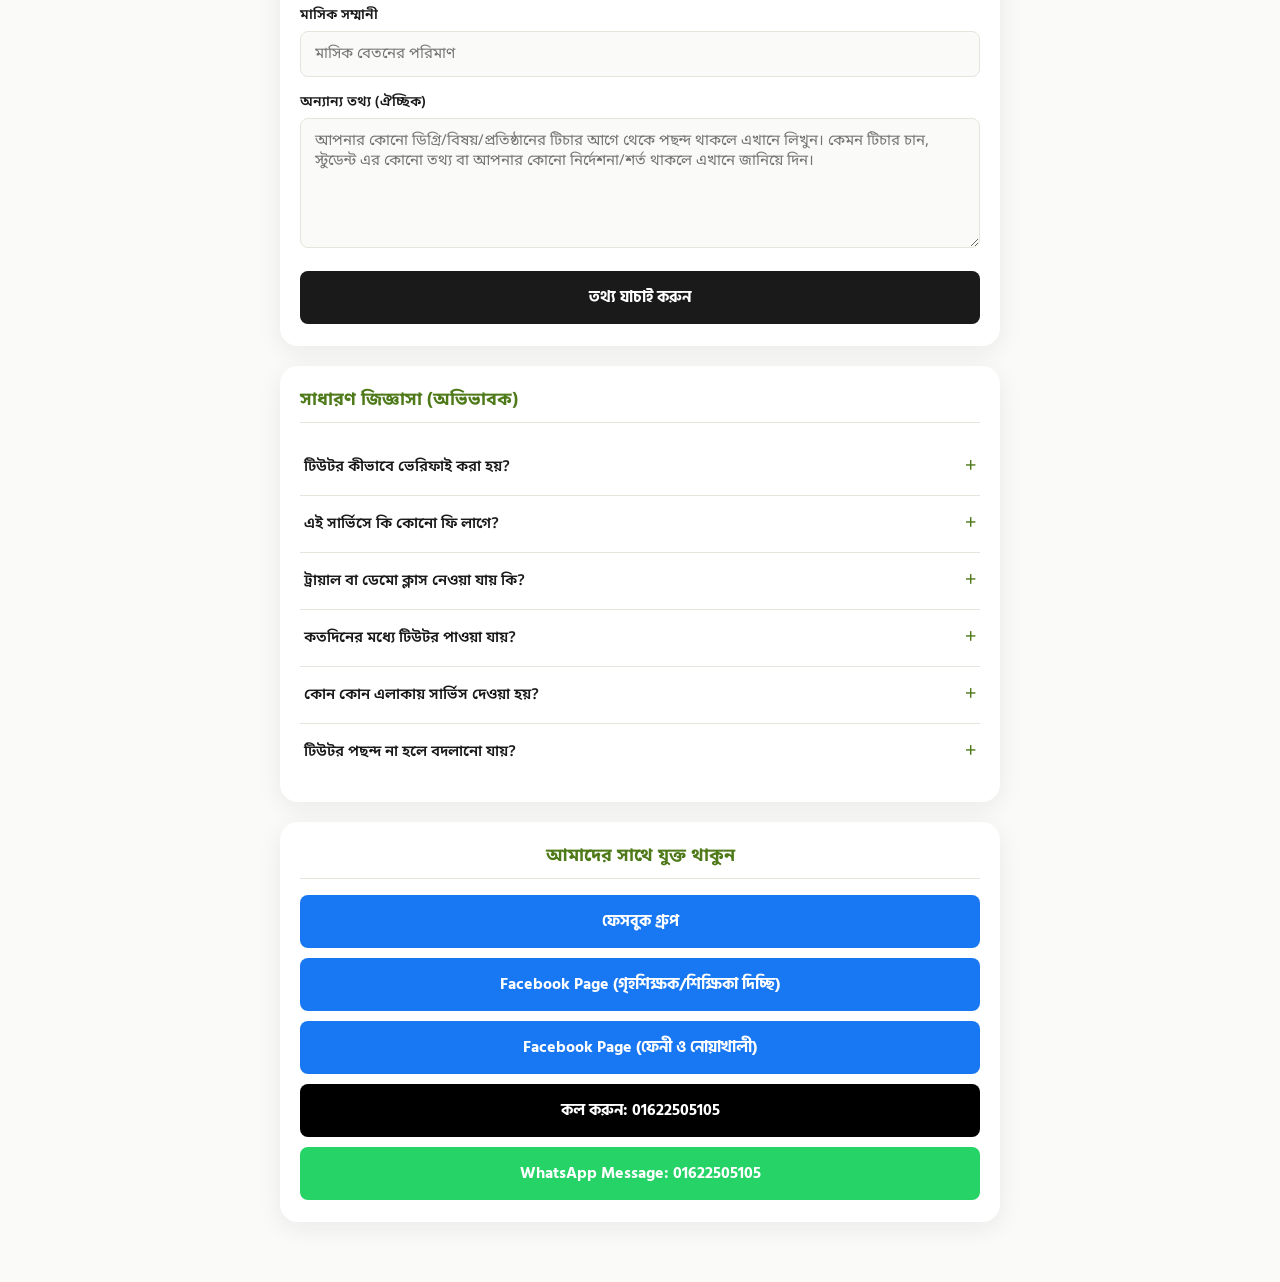
==== commit 81f06e72: "Rename index-8.html to index.html" ====
--- a/index.html
+++ b/index.html
@@ -6,13 +6,13 @@
     <title>গৃহশিক্ষক/শিক্ষিকা দিচ্ছি | চট্টগ্রাম বিভাগের সকল জেলায় হোম টিউটর সবচেয়ে দ্রুত সময়ে</title>
     <meta name="description" content="চট্টগ্রাম, ফেনী, কুমিল্লা, নোয়াখালী সহ আশেপাশের জেলায় হোম টিউটর খুঁজুন অথবা টিচার হিসেবে যুক্ত হোন — বিনামূল্যে, মাত্র ১ মিনিটে।">
     <meta name="keywords" content="গৃহশিক্ষক, হোম টিউটর, চট্টগ্রাম টিউটর, ফেনী টিউটর, প্রাইভেট টিউটর, home tutor bangladesh">
-    <link rel="canonical" href="https://your-domain-or-username.github.io/repo-name/">
+    <link rel="canonical" href="https://frf60.github.io/tutorbygssd/">
 
     <meta property="og:type" content="website">
     <meta property="og:title" content="গৃহশিক্ষক/শিক্ষিকা দিচ্ছি">
     <meta property="og:description" content="বাসায় হোম টিউটর পেতে বা টিচার হিসেবে যুক্ত হতে মাত্র ১ মিনিটেই ফর্ম পূরণ করুন।">
     <meta property="og:image" content="assets/logo.png">
-    <meta property="og:url" content="https://github.com/frf60/tutor/">
+    <meta property="og:url" content="https://frf60.github.io/tutorbygssd/">
     <meta property="og:locale" content="bn_BD">
     <meta name="theme-color" content="#4F7A1A">
     <link rel="icon" type="image/png" href="assets/icon-192.png">
--- a/style.css
+++ b/style.css
@@ -1,4 +1,8 @@
 @import url('https://fonts.googleapis.com/css2?family=Baloo+Da+2:wght@600;700;800&family=Hind+Siliguri:wght@400;500;600;700&display=swap');
+/* শুধু বাংলা "১" (এক) সংখ্যাটার জন্য আলাদা, স্পষ্ট ফন্ট — Hind Siliguri/Baloo Da 2-এ এই
+   সংখ্যাটা অস্পষ্ট দেখায় বলে শুধু এই একটা গ্লিফের জন্য Noto Sans Bengali থেকে সাবসেট করে আনা
+   হয়েছে (text=১ প্যারামিটার দিয়ে); বাকি সব অক্ষর/সংখ্যা আগের ফন্টেই থাকবে */
+@import url('https://fonts.googleapis.com/css2?family=Noto+Sans+Bengali:wght@400;500;600;700;800&text=%E0%A7%A7&display=swap');
 
 :root {
     /* ব্র্যান্ড লোগো থেকে নেওয়া exact কালার */
@@ -34,7 +38,7 @@
 * { box-sizing: border-box; }
 
 body {
-    font-family: 'Hind Siliguri', 'Segoe UI', sans-serif;
+    font-family: 'Noto Sans Bengali', 'Hind Siliguri', 'Segoe UI', sans-serif;
     background: var(--color-bg);
     color: var(--color-ink);
     margin: 0;
@@ -46,7 +50,7 @@
 }
 
 h1, h2, .display {
-    font-family: 'Baloo Da 2', 'Hind Siliguri', sans-serif;
+    font-family: 'Noto Sans Bengali', 'Baloo Da 2', 'Hind Siliguri', sans-serif;
     font-weight: 700;
 }
 
@@ -188,7 +192,7 @@
     background: var(--color-surface);
     border: 2px solid var(--color-line);
     margin: 0 auto 2px;
-    font-family: 'Baloo Da 2', sans-serif;
+    font-family: 'Noto Sans Bengali', 'Baloo Da 2', sans-serif;
 }
 .progress-step.active::before,
 .progress-step.done::before {
@@ -267,6 +271,7 @@
     outline-offset: 1px;
 }
 textarea { resize: vertical; min-height: 80px; }
+#specialReq { min-height: 130px; }
 
 .checkbox-group { display: flex; flex-wrap: wrap; gap: 8px; }
 .checkbox-item {
@@ -339,7 +344,7 @@
     border: 1.5px solid var(--color-line);
     padding: 16px; border-radius: var(--radius-md); margin-bottom: 14px;
 }
-.student-box h4 { margin: 0 0 12px; color: var(--color-primary); font-size: 15.5px; font-family: 'Hind Siliguri'; }
+.student-box h4 { margin: 0 0 12px; color: var(--color-primary); font-size: 15.5px; font-family: 'Noto Sans Bengali', 'Hind Siliguri'; }
 
 /* ============ Buttons ============ */
 .btn {
@@ -438,7 +443,7 @@
     50% { transform: translateY(-5px); }
 }
 .celebrate-title {
-    font-family: 'Baloo Da 2', sans-serif;
+    font-family: 'Noto Sans Bengali', 'Baloo Da 2', sans-serif;
     font-size: 19px;
     color: var(--color-primary);
     margin: 0 0 6px;
